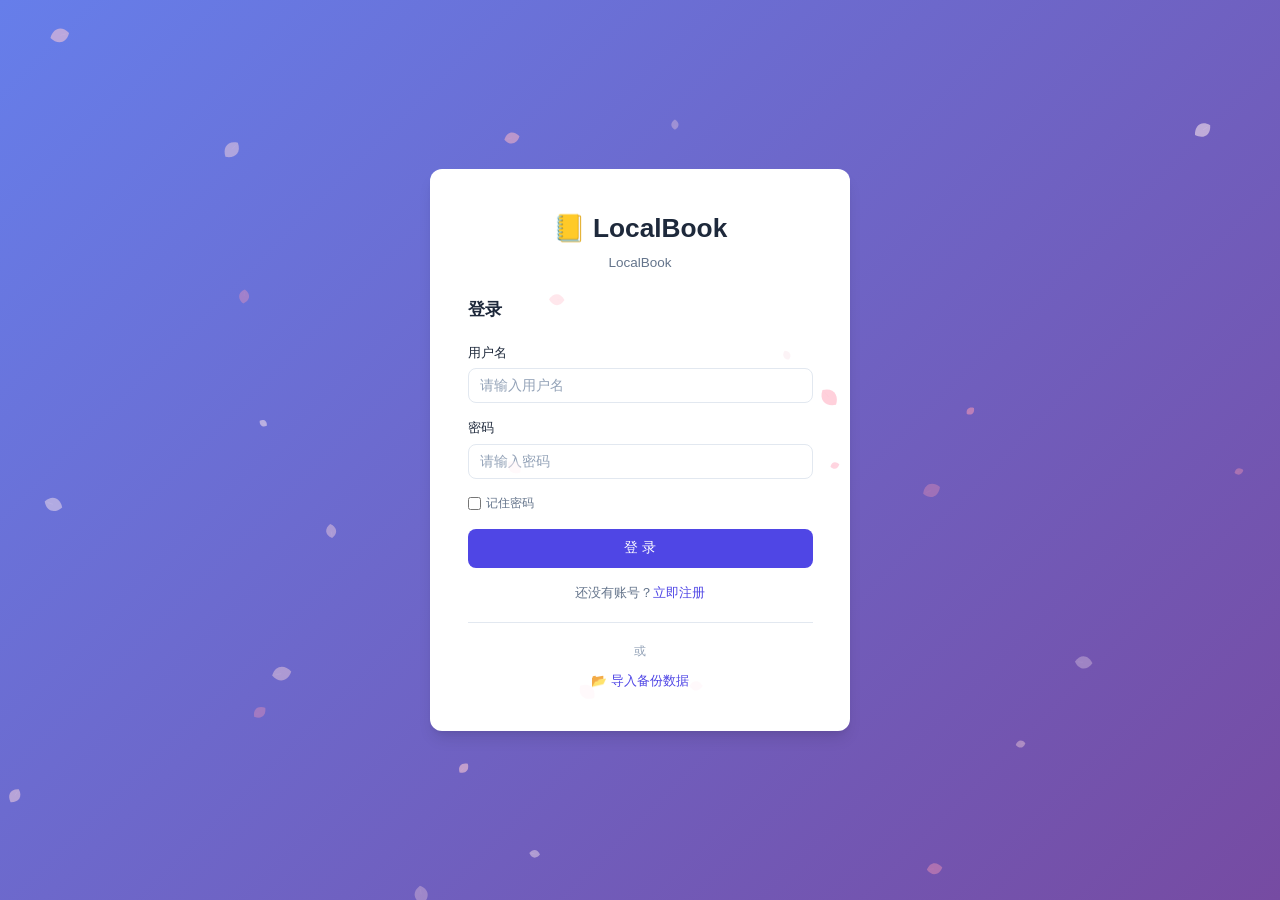
==== index.html @ b14aa307 "Initial commit" ====
<!DOCTYPE html>
<html lang="zh-CN">
<head>
  <meta charset="UTF-8">
  <meta name="viewport" content="width=device-width, initial-scale=1.0">
  <title>LocalBook</title>
  <link rel="manifest" href="manifest.json">
  <link rel="icon" href="icon.svg" type="image/svg+xml">
  <link rel="apple-touch-icon" href="icon.svg">
  <meta name="apple-mobile-web-app-capable" content="yes">
  <meta name="apple-mobile-web-app-status-bar-style" content="default">
  <meta name="theme-color" content="#4f46e5">
  <link rel="stylesheet" href="css/style.css">
</head>
<body>
  <!-- ========== 登录/注册页面 ========== -->
  <div id="authPage" class="page">
    <div class="auth-container">
      <div class="auth-header">
        <h1>📒 LocalBook</h1>
        <p class="auth-subtitle">LocalBook</p>
      </div>

      <!-- 登录表单 -->
      <form id="loginForm" class="auth-form active-form">
        <h2>登录</h2>
        <div class="form-group">
          <label for="loginUsername">用户名</label>
          <input type="text" id="loginUsername" placeholder="请输入用户名" required autocomplete="username">
        </div>
        <div class="form-group">
          <label for="loginPassword">密码</label>
          <input type="password" id="loginPassword" placeholder="请输入密码" required autocomplete="current-password">
        </div>
        <label class="remember-me">
          <input type="checkbox" id="rememberMe"> 记住密码
        </label>
        <button type="submit" class="btn btn-primary">登 录</button>
        <p class="auth-switch">
          还没有账号？<a href="#" id="showRegister">立即注册</a>
        </p>
      </form>

      <!-- 注册表单 -->
      <form id="registerForm" class="auth-form">
        <h2>注册</h2>
        <div class="form-group">
          <label for="regUsername">用户名</label>
          <input type="text" id="regUsername" placeholder="请输入用户名" required autocomplete="username">
        </div>
        <div class="form-group">
          <label for="regPassword">登录密码</label>
          <input type="password" id="regPassword" placeholder="用于登录" required autocomplete="new-password">
        </div>
        <div class="form-group">
          <label for="regToken">加密令牌（Token）</label>
          <input type="password" id="regToken" placeholder="用于加密/解密密码，请妥善保管" required>
          <small class="form-hint">令牌用于加密存储的密码，解密时需输入相同的令牌</small>
        </div>
        <div class="form-group">
          <label for="regConfirmToken">确认令牌</label>
          <input type="password" id="regConfirmToken" placeholder="再次输入令牌" required>
        </div>
        <button type="submit" class="btn btn-primary">注 册</button>
        <p class="auth-switch">
          已有账号？<a href="#" id="showLogin">返回登录</a>
        </p>
      </form>

      <!-- 导入备份 -->
      <input type="file" id="authImportFileInput" accept=".json" style="display:none">
      <div class="auth-import">
        <span class="auth-import-sep">或</span>
        <button id="authImportBtn" class="btn btn-ghost" type="button">📂 导入备份数据</button>
      </div>
    </div>
  </div>

  <!-- ========== 密码管理页面 ========== -->
  <div id="managePage" class="page">
    <header class="manage-header">
      <div class="header-left">
        <h1>📒 LocalBook</h1>
        <span class="header-divider">|</span>
        <span class="header-user" id="displayUser"></span>
        <span class="header-divider">|</span>
        <span class="version-badge" id="versionBadge"></span>
        <span class="header-divider">|</span>
        <button id="exportBtn" class="btn btn-ghost">导出</button>
      </div>
      <div class="header-right">
        <span class="header-clock" id="headerClock"></span>
        <button id="logoutBtn" class="btn btn-outline">退出登录</button>
      </div>
    </header>

    <main class="manage-main">
      <div class="manage-toolbar">
        <div class="toolbar-left">
          <div class="tab-bar">
            <button class="tab" data-tab="memos">备忘录</button>
            <button class="tab" data-tab="stickies">便签</button>
            <button class="tab" data-tab="contacts">联系人</button>
            <button class="tab active" data-tab="passwords">密码管理</button>
          </div>
        </div>
        <div class="toolbar-actions">
          <button id="addBtn" class="btn btn-primary" style="width:auto;">+ 新增密码</button>
          <button id="addStickyBtn" class="btn btn-primary" style="width:auto;display:none;">+ 新增便签</button>
        </div>
      </div>

      <!-- 密码视图 -->
      <div id="passwordsView">
        <!-- 空状态 -->
        <div id="emptyState" class="empty-state">
          <div class="empty-icon">📋</div>
          <p>暂无保存的密码</p>
          <p class="empty-hint">点击上方「新增密码」开始添加</p>
        </div>

        <!-- 密码表格 -->
        <div id="tableWrapper" class="table-wrapper" style="display:none;">
          <table id="passwordTable">
            <thead>
              <tr>
                <th>名称</th>
                <th>地址</th>
                <th>用户名</th>
                <th>操作</th>
              </tr>
            </thead>
            <tbody id="passwordList"></tbody>
          </table>
        </div>
      </div>

      <!-- 备忘录视图 -->
      <div id="memosView" class="memos-view" style="display:none;">
        <div class="calendar-header">
          <button id="prevMonth" class="btn btn-outline cal-nav">&lt;</button>
          <span id="calendarTitle" class="calendar-title"></span>
          <button id="nextMonth" class="btn btn-outline cal-nav">&gt;</button>
        </div>
        <table class="calendar-table">
          <thead>
            <tr>
              <th>日</th><th>一</th><th>二</th><th>三</th>
              <th>四</th><th>五</th><th>六</th>
            </tr>
          </thead>
          <tbody id="calendarBody"></tbody>
        </table>
      </div>

      <!-- 便签视图 -->
      <div id="stickiesView" class="stickies-view" style="display:none;">
        <div id="stickyEmpty" class="empty-state">
          <div class="empty-icon">📝</div>
          <p>暂无便签</p>
          <p class="empty-hint">点击上方「新增便签」开始添加</p>
        </div>
        <div id="stickyList" class="sticky-list"></div>
      </div>

      <!-- 联系人视图 -->
      <div id="contactsView" class="contacts-view" style="display:none;">
        <div class="contacts-toolbar">
          <input type="text" id="contactSearch" class="search-input" placeholder="搜索联系人...">
          <button id="addContactBtn" class="btn btn-primary" style="width:auto;">+ 新增联系人</button>
        </div>
        <div id="contactEmpty" class="empty-state">
          <div class="empty-icon">👤</div>
          <p>暂无联系人</p>
          <p class="empty-hint">点击上方「新增联系人」开始添加</p>
        </div>
        <div id="contactList" class="contact-list"></div>
      </div>

      <div class="manage-footer">
        本工具运行数据在浏览器缓存中，修改数据后请及时导出数据到本地。恢复数据请在登陆时导入备份的数据。
      </div>
    </main>
  </div>

  <!-- ========== 新增密码模态框 ========== -->
  <div id="addModal" class="modal-overlay" style="display:none;">
    <div class="modal">
      <div class="modal-header">
        <h3 id="addModalTitle">新增密码</h3>
        <button class="modal-close" id="closeAddModal">&times;</button>
      </div>
      <form id="addPasswordForm">
        <input type="hidden" id="addEntryId">
        <div class="form-group">
          <label for="addName">名称</label>
          <input type="text" id="addName" placeholder="例如：GitHub" required>
        </div>
        <div class="form-group">
          <label for="addAddress">地址</label>
          <input type="text" id="addAddress" placeholder="例如：github.com" required>
        </div>
        <div class="form-group">
          <label for="addUsername">用户名</label>
          <input type="text" id="addUsername" placeholder="登录用户名 / 邮箱" required>
        </div>
        <div class="form-group">
          <label for="addPassword">密码</label>
          <input type="password" id="addPassword" placeholder="要保存的密码" required>
        </div>
        <div class="form-group">
          <label for="addToken">加密令牌（Token）</label>
          <input type="password" id="addToken" placeholder="注册时设置的加密令牌" required>
        </div>
        <div class="form-actions">
          <button type="button" class="btn btn-outline" id="cancelAdd">取消</button>
          <button type="submit" class="btn btn-primary">保存</button>
        </div>
      </form>
    </div>
  </div>

  <!-- ========== 解密模态框 ========== -->
  <div id="decryptModal" class="modal-overlay" style="display:none;">
    <div class="modal">
      <div class="modal-header">
        <h3>解密密码</h3>
        <button class="modal-close" id="closeDecryptModal">&times;</button>
      </div>
      <div id="decryptInfo" class="decrypt-info">
        <div class="info-row"><span class="info-label">名称：</span><span id="decryptName"></span></div>
        <div class="info-row"><span class="info-label">地址：</span><span id="decryptAddress"></span></div>
        <div class="info-row"><span class="info-label">用户名：</span><span id="decryptUser"></span></div>
      </div>
      <form id="decryptForm">
        <div class="form-group">
          <label for="decryptToken">请输入加密令牌（Token）</label>
          <input type="password" id="decryptToken" placeholder="注册时设置的加密令牌" required>
        </div>
        <button type="submit" class="btn btn-primary" id="decryptSubmit">验证并解密</button>
      </form>
      <div id="decryptResult" class="decrypt-result" style="display:none;">
        <div class="result-label">解密后的密码：</div>
        <div class="result-password" id="decryptedPassword"></div>
        <button class="btn btn-outline" id="hidePasswordBtn">隐藏</button>
      </div>
      <div id="decryptError" class="decrypt-error" style="display:none;"></div>
    </div>
  </div>

  <!-- ========== 备忘录编辑模态框 ========== -->
  <div id="memoModal" class="modal-overlay" style="display:none;">
    <div class="modal">
      <div class="modal-header">
        <h3 id="memoModalTitle">编辑备忘录</h3>
        <button class="modal-close" id="closeMemoModal">&times;</button>
      </div>
      <div style="margin-bottom:0.5rem;font-size:0.85rem;color:var(--text-secondary);" id="memoDateLabel"></div>
      <textarea id="memoContent" class="memo-textarea" rows="8" placeholder="记录今日事项..."></textarea>
      <div class="form-actions" style="margin-top:1rem;">
        <button class="btn btn-outline" id="cancelMemo">取消</button>
        <button class="btn btn-primary" id="saveMemoBtn">保存</button>
      </div>
    </div>
  </div>

  <!-- ========== 便签编辑模态框 ========== -->
  <div id="stickyModal" class="modal-overlay" style="display:none;">
    <div class="modal">
      <div class="modal-header">
        <h3 id="stickyModalTitle">新增便签</h3>
        <button class="modal-close" id="closeStickyModal">&times;</button>
      </div>
      <form id="stickyForm">
        <input type="hidden" id="stickyId">
        <div class="form-group">
          <label for="stickyTitle">标题</label>
          <input type="text" id="stickyTitle" placeholder="便签标题（可选）">
        </div>
        <div class="form-group">
          <label for="stickyContent">内容</label>
          <textarea id="stickyContent" class="memo-textarea" rows="6" placeholder="写点什么..." required></textarea>
        </div>
        <div class="form-group">
          <label>颜色</label>
          <div class="sticky-color-picker" id="stickyColorPicker">
            <label class="sticky-color-opt">
              <input type="radio" name="stickyColor" value="#fff9c4" checked>
              <span class="sticky-color-swatch" style="background:#fff9c4;"></span>
            </label>
            <label class="sticky-color-opt">
              <input type="radio" name="stickyColor" value="#c8e6c9">
              <span class="sticky-color-swatch" style="background:#c8e6c9;"></span>
            </label>
            <label class="sticky-color-opt">
              <input type="radio" name="stickyColor" value="#bbdefb">
              <span class="sticky-color-swatch" style="background:#bbdefb;"></span>
            </label>
            <label class="sticky-color-opt">
              <input type="radio" name="stickyColor" value="#f8bbd0">
              <span class="sticky-color-swatch" style="background:#f8bbd0;"></span>
            </label>
            <label class="sticky-color-opt">
              <input type="radio" name="stickyColor" value="#e1bee7">
              <span class="sticky-color-swatch" style="background:#e1bee7;"></span>
            </label>
            <label class="sticky-color-opt">
              <input type="radio" name="stickyColor" value="#ffe0b2">
              <span class="sticky-color-swatch" style="background:#ffe0b2;"></span>
            </label>
            <label class="sticky-color-opt">
              <input type="radio" name="stickyColor" value="#b2dfdb">
              <span class="sticky-color-swatch" style="background:#b2dfdb;"></span>
            </label>
          </div>
        </div>
        <div class="form-actions">
          <button type="button" class="btn btn-outline" id="cancelSticky">取消</button>
          <button type="submit" class="btn btn-primary">保存</button>
        </div>
      </form>
    </div>
  </div>

  <!-- ========== 联系人编辑模态框 ========== -->
  <div id="contactModal" class="modal-overlay" style="display:none;">
    <div class="modal">
      <div class="modal-header">
        <h3 id="contactModalTitle">新增联系人</h3>
        <button class="modal-close" id="closeContactModal">&times;</button>
      </div>
      <form id="contactForm">
        <input type="hidden" id="contactId">
        <div style="display:flex;gap:0.75rem;flex-wrap:wrap;">
          <div class="form-group" style="flex:1;min-width:120px;">
            <label for="contactName">姓名</label>
            <input type="text" id="contactName" placeholder="姓名" required>
          </div>
          <div class="form-group" style="flex:1;min-width:120px;">
            <label for="contactNickname">昵称</label>
            <input type="text" id="contactNickname" placeholder="昵称">
          </div>
        </div>
        <div style="display:flex;gap:0.75rem;flex-wrap:wrap;">
          <div class="form-group" style="flex:1;min-width:120px;">
            <label for="contactPhone">手机</label>
            <input type="tel" id="contactPhone" placeholder="手机号码">
          </div>
          <div class="form-group" style="flex:1;min-width:120px;">
            <label for="contactLandline">座机</label>
            <input type="tel" id="contactLandline" placeholder="座机号码">
          </div>
        </div>
        <div style="display:flex;gap:0.75rem;flex-wrap:wrap;">
          <div class="form-group" style="flex:1;min-width:160px;">
            <label for="contactEmail">邮箱</label>
            <input type="email" id="contactEmail" placeholder="邮箱地址">
          </div>
          <div class="form-group" style="width:80px;">
            <label for="contactAge">年龄</label>
            <input type="number" id="contactAge" placeholder="年龄" min="0" max="200" style="width:100%;">
          </div>
          <div class="form-group" style="width:90px;">
            <label for="contactGender">性别</label>
            <select id="contactGender" style="width:100%;">
              <option value="">--</option>
              <option value="男">男</option>
              <option value="女">女</option>
            </select>
          </div>
        </div>
        <div class="form-group">
          <label for="contactAddress">地址</label>
          <input type="text" id="contactAddress" placeholder="地址">
        </div>
        <div class="form-group">
          <label for="contactNote">备注</label>
          <textarea id="contactNote" class="memo-textarea" rows="3" placeholder="备注信息"></textarea>
        </div>
        <div class="form-actions">
          <button type="button" class="btn btn-outline" id="cancelContact">取消</button>
          <button type="submit" class="btn btn-primary" id="saveContactBtn">保存</button>
        </div>
      </form>
    </div>
  </div>

  <canvas id="sakuraCanvas"></canvas>
  <script src="js/lib/lunar.min.js"></script>
  <script src="js/app.js"></script>
  <script>
    if ('serviceWorker' in navigator) {
      navigator.serviceWorker.register('sw.js');
    }
  </script>
</body>
</html>
---- css/style.css ----
/* ========== Reset & Base ========== */
*, *::before, *::after {
  margin: 0;
  padding: 0;
  box-sizing: border-box;
}

:root {
  --primary: #4f46e5;
  --primary-hover: #4338ca;
  --primary-light: #eef2ff;
  --danger: #ef4444;
  --danger-hover: #dc2626;
  --success: #10b981;
  --text: #1e293b;
  --text-secondary: #64748b;
  --text-tertiary: #94a3b8;
  --bg: #f8fafc;
  --card-bg: #ffffff;
  --border: #e2e8f0;
  --border-hover: #cbd5e1;
  --shadow: 0 1px 3px rgba(0, 0, 0, 0.1), 0 1px 2px rgba(0, 0, 0, 0.06);
  --shadow-lg: 0 10px 15px -3px rgba(0, 0, 0, 0.1), 0 4px 6px -4px rgba(0, 0, 0, 0.1);
  --radius: 8px;
  --radius-lg: 12px;
}

html {
  font-size: 15px;
}

body {
  font-family: -apple-system, BlinkMacSystemFont, 'Segoe UI', Roboto, 'Helvetica Neue', Arial, sans-serif;
  background: var(--bg);
  color: var(--text);
  min-height: 100vh;
  min-height: -webkit-fill-available;
  line-height: 1.6;
  -webkit-tap-highlight-color: transparent;
}

/* ========== Page System ========== */
.page {
  display: none;
  min-height: 100vh;
}

.page.active {
  display: block;
}

/* ========== Auth Page ========== */
#authPage.active {
  display: flex;
  align-items: center;
  justify-content: center;
  background: linear-gradient(135deg, #667eea 0%, #764ba2 100%);
  min-height: 100vh;
}

.auth-container {
  background: var(--card-bg);
  border-radius: var(--radius-lg);
  box-shadow: var(--shadow-lg);
  padding: 2.5rem;
  width: 100%;
  max-width: 420px;
  margin: 1rem;
}

.auth-header {
  text-align: center;
  margin-bottom: 1.5rem;
}

.auth-header h1 {
  font-size: 1.75rem;
  color: var(--text);
}

.auth-subtitle {
  color: var(--text-secondary);
  font-size: 0.9rem;
  margin-top: 0.25rem;
}

.auth-form {
  display: none;
}

.auth-form.active-form {
  display: block;
}

.auth-form h2 {
  font-size: 1.15rem;
  margin-bottom: 1.25rem;
  color: var(--text);
}

/* ========== Form ========== */
.form-group {
  margin-bottom: 1rem;
}

.form-group label {
  display: block;
  font-size: 0.85rem;
  font-weight: 500;
  color: var(--text);
  margin-bottom: 0.35rem;
}

.form-group input {
  width: 100%;
  padding: 0.6rem 0.75rem;
  border: 1px solid var(--border);
  border-radius: var(--radius);
  font-size: 0.9rem;
  color: var(--text);
  background: var(--card-bg);
  transition: border-color 0.2s, box-shadow 0.2s;
  outline: none;
}

.form-group input:focus {
  border-color: var(--primary);
  box-shadow: 0 0 0 3px rgba(79, 70, 229, 0.15);
}

.form-group input::placeholder {
  color: #94a3b8;
}

.form-group input:disabled {
  background: var(--bg);
  color: var(--text-tertiary);
  cursor: not-allowed;
}

.form-hint {
  display: block;
  font-size: 0.78rem;
  color: var(--text-secondary);
  margin-top: 0.3rem;
}

/* ========== Buttons ========== */
.btn {
  display: inline-flex;
  align-items: center;
  justify-content: center;
  padding: 0.6rem 1.25rem;
  border: 1px solid transparent;
  border-radius: var(--radius);
  font-size: 0.9rem;
  font-weight: 500;
  cursor: pointer;
  transition: all 0.2s;
  outline: none;
  line-height: 1.4;
}

.btn-primary {
  background: var(--primary);
  color: white;
  width: 100%;
}

.btn-primary:hover {
  background: var(--primary-hover);
}

.btn-outline {
  background: transparent;
  color: var(--text-secondary);
  border-color: var(--border);
}

.btn-outline:hover {
  border-color: var(--border-hover);
  background: var(--bg);
  color: var(--text);
}

.btn-danger {
  color: var(--danger);
  background: transparent;
  border-color: transparent;
  padding: 0.4rem 0.6rem;
  font-size: 0.82rem;
}

.btn-danger:hover {
  background: #fef2f2;
  border-color: #fecaca;
}

.form-actions {
  display: flex;
  gap: 0.75rem;
  margin-top: 1.25rem;
}

.form-actions .btn {
  flex: 1;
}

/* ========== Remember Me ========== */
.remember-me {
  display: flex;
  align-items: center;
  gap: 0.35rem;
  font-size: 0.82rem;
  color: var(--text-secondary);
  margin-bottom: 1rem;
  cursor: pointer;
}
.remember-me input[type="checkbox"] {
  accent-color: var(--primary);
}

/* ========== Auth Switch ========== */
.auth-switch {
  text-align: center;
  margin-top: 1rem;
  font-size: 0.85rem;
  color: var(--text-secondary);
}

.auth-switch a {
  color: var(--primary);
  text-decoration: none;
  font-weight: 500;
}

.auth-switch a:hover {
  text-decoration: underline;
}

/* ========== Auth Import ========== */
.auth-import {
  text-align: center;
  margin-top: 1.25rem;
  padding-top: 1.25rem;
  border-top: 1px solid var(--border);
}

.auth-import-sep {
  display: block;
  font-size: 0.78rem;
  color: var(--text-tertiary);
  margin-bottom: 0.5rem;
}

.auth-import .btn-ghost {
  font-size: 0.85rem;
  color: var(--primary);
  cursor: pointer;
  background: none;
  border: none;
  font-family: inherit;
  padding: 0.15rem 0.5rem;
  transition: opacity 0.15s;
}

.auth-import .btn-ghost:hover {
  opacity: 0.75;
}

/* ========== Manage Page ========== */
.manage-header {
  display: flex;
  align-items: center;
  justify-content: space-between;
  padding: 1rem 2rem;
  background: var(--card-bg);
  border-bottom: 1px solid var(--border);
  box-shadow: var(--shadow);
}

.header-left {
  display: flex;
  align-items: center;
  gap: 0.5rem;
}

.header-left h1 {
  font-size: 1.2rem;
}

.header-divider {
  color: var(--border);
  font-size: 1.2rem;
}

.header-user {
  color: var(--text-secondary);
  font-size: 0.9rem;
}

.version-badge {
  color: var(--text-secondary);
  font-size: 0.75rem;
}

.btn-ghost {
  background: none;
  border: none;
  color: var(--text-secondary);
  font-size: 0.78rem;
  cursor: pointer;
  padding: 0 0.2rem;
  font-family: inherit;
  line-height: inherit;
}
.btn-ghost:hover {
  color: var(--text);
}

.manage-header .btn-outline {
  width: auto;
  font-size: 0.82rem;
  padding: 0.4rem 0.9rem;
}

.header-right {
  display: flex;
  align-items: center;
  gap: 1rem;
}

.header-clock {
  font-size: 0.82rem;
  color: var(--text-secondary);
  white-space: nowrap;
  font-variant-numeric: tabular-nums;
}

.manage-main {
  max-width: 960px;
  margin: 0 auto;
  padding: 2rem;
}

.manage-toolbar {
  display: flex;
  align-items: center;
  justify-content: space-between;
  margin-bottom: 1.5rem;
}

.manage-toolbar h2 {
  font-size: 1.15rem;
}

.manage-toolbar .btn {
  width: auto;
}

/* ========== Empty State ========== */
.empty-state {
  text-align: center;
  padding: 3rem 1rem;
  color: var(--text-secondary);
}

.empty-icon {
  font-size: 3rem;
  margin-bottom: 0.75rem;
}

.empty-state p {
  font-size: 1rem;
}

.empty-hint {
  font-size: 0.85rem;
  margin-top: 0.35rem;
  opacity: 0.7;
}

/* ========== Table ========== */
.table-wrapper {
  overflow-x: auto;
  background: var(--card-bg);
  border-radius: var(--radius-lg);
  box-shadow: var(--shadow);
  border: 1px solid var(--border);
}

table {
  width: 100%;
  border-collapse: collapse;
}

thead {
  background: var(--bg);
}

th {
  padding: 0.75rem 1rem;
  text-align: left;
  font-size: 0.82rem;
  font-weight: 600;
  color: var(--text-secondary);
  text-transform: uppercase;
  letter-spacing: 0.03em;
  border-bottom: 1px solid var(--border);
}

td {
  padding: 0.75rem 1rem;
  font-size: 0.9rem;
  border-bottom: 1px solid var(--border);
  vertical-align: middle;
}

tr:last-child td {
  border-bottom: none;
}

tr:hover td {
  background: #f8faff;
}

td .btn {
  width: auto;
  margin-right: 0.35rem;
}

/* ========== Modal ========== */
.modal-overlay {
  position: fixed;
  top: 0;
  left: 0;
  right: 0;
  bottom: 0;
  background: rgba(0, 0, 0, 0.5);
  display: flex;
  align-items: center;
  justify-content: center;
  z-index: 1000;
  padding: 1rem;
  animation: fadeIn 0.2s ease;
}

.modal {
  background: var(--card-bg);
  border-radius: var(--radius-lg);
  box-shadow: var(--shadow-lg);
  width: 100%;
  max-width: 460px;
  padding: 1.75rem;
  animation: slideUp 0.2s ease;
}

.modal-header {
  display: flex;
  align-items: center;
  justify-content: space-between;
  margin-bottom: 1.25rem;
}

.modal-header h3 {
  font-size: 1.1rem;
}

.modal-close {
  background: none;
  border: none;
  font-size: 1.5rem;
  cursor: pointer;
  color: var(--text-secondary);
  padding: 0.15rem 0.4rem;
  border-radius: 4px;
  line-height: 1;
  transition: all 0.15s;
}

.modal-close:hover {
  background: var(--bg);
  color: var(--text);
}

/* ========== Decrypt ========== */
.decrypt-info {
  background: var(--primary-light);
  border-radius: var(--radius);
  padding: 0.75rem 1rem;
  margin-bottom: 1.25rem;
}

.info-row {
  font-size: 0.88rem;
  margin-bottom: 0.25rem;
}

.info-row:last-child {
  margin-bottom: 0;
}

.info-label {
  color: var(--text-secondary);
  font-weight: 500;
}

.decrypt-result {
  margin-top: 1rem;
  padding: 0.75rem 1rem;
  background: #f0fdf4;
  border: 1px solid #bbf7d0;
  border-radius: var(--radius);
  text-align: center;
}

.result-label {
  font-size: 0.82rem;
  color: var(--text-secondary);
  margin-bottom: 0.25rem;
}

.result-password {
  font-size: 1.3rem;
  font-weight: 700;
  color: var(--text);
  font-family: 'SFMono-Regular', Consolas, 'Liberation Mono', Menlo, monospace;
  word-break: break-all;
  padding: 0.5rem 0;
}

.decrypt-result .btn {
  margin-top: 0.5rem;
  width: auto;
  display: inline-block;
}

.decrypt-error {
  margin-top: 0.75rem;
  padding: 0.6rem 0.9rem;
  background: #fef2f2;
  border: 1px solid #fecaca;
  border-radius: var(--radius);
  color: var(--danger);
  font-size: 0.85rem;
}

/* ========== Toast ========== */
.toast {
  position: fixed;
  top: 1.25rem;
  right: 1.25rem;
  padding: 0.7rem 1.1rem;
  border-radius: var(--radius);
  color: white;
  font-size: 0.88rem;
  font-weight: 500;
  z-index: 2000;
  box-shadow: var(--shadow-lg);
  animation: slideInRight 0.3s ease;
}

.toast-success {
  background: var(--success);
}

.toast-error {
  background: var(--danger);
}

/* ========== Animations ========== */
@keyframes fadeIn {
  from { opacity: 0; }
  to { opacity: 1; }
}

@keyframes slideUp {
  from { opacity: 0; transform: translateY(20px); }
  to { opacity: 1; transform: translateY(0); }
}

/* ========== Toolbar ========== */
.manage-toolbar {
  display: flex;
  align-items: center;
  justify-content: space-between;
  flex-wrap: wrap;
  gap: 0.5rem;
}

.toolbar-left {
  display: flex;
  align-items: center;
  gap: 0.75rem;
}

.toolbar-actions {
  display: flex;
  gap: 0.5rem;
  align-items: center;
}

.toolbar-actions .btn-outline {
  padding: 0.4rem 0.8rem;
}

/* ========== Tab Bar ========== */
.tab-bar {
  display: flex;
  gap: 0;
  border: 1px solid var(--border);
  border-radius: 6px;
  overflow: hidden;
}

.tab {
  padding: 0.45rem 1rem;
  border: none;
  background: var(--bg);
  cursor: pointer;
  font-size: 0.85rem;
  color: var(--text-secondary);
  transition: all 0.15s;
  font-family: inherit;
}

.tab:not(:last-child) {
  border-right: 1px solid var(--border);
}

.tab.active {
  background: var(--card-bg);
  color: var(--primary);
  font-weight: 600;
  box-shadow: inset 0 -2px 0 var(--primary);
}

.tab:hover:not(.active) {
  background: var(--primary-light);
  color: var(--text);
}

/* ========== Calendar ========== */
.memos-view {
  padding: 1rem 0;
}

.calendar-header {
  display: flex;
  align-items: center;
  justify-content: center;
  gap: 1rem;
  margin-bottom: 1rem;
}

.calendar-title {
  font-size: 1.05rem;
  font-weight: 600;
  min-width: 130px;
  text-align: center;
}

.cal-nav {
  width: auto !important;
  padding: 0.35rem 0.7rem !important;
  font-size: 0.9rem !important;
}

.calendar-table {
  width: 100%;
  border-collapse: collapse;
  background: var(--card-bg);
  border-radius: var(--radius-lg);
  overflow: hidden;
  box-shadow: var(--shadow);
  border: 1px solid var(--border);
}

.calendar-table th {
  padding: 0.6rem 0.3rem;
  font-size: 0.8rem;
  font-weight: 600;
  color: var(--text-secondary);
  text-align: center;
  border-bottom: 1px solid var(--border);
}

.calendar-table td {
  border: 1px solid var(--border);
  padding: 0;
  text-align: center;
  width: 14.28%;
}

.cal-day {
  cursor: pointer;
  height: 58px;
  vertical-align: top;
  padding: 4px;
  transition: background 0.15s;
}

.cal-day:hover {
  background: var(--primary-light);
}

.cal-day.today .cal-day-num {
  background: var(--primary);
  color: #fff;
  border-radius: 50%;
  width: 26px;
  height: 26px;
  display: inline-flex;
  align-items: center;
  justify-content: center;
}

.cal-day-num {
  font-size: 0.85rem;
  font-weight: 500;
  display: inline-block;
  line-height: 26px;
}

.cal-day-lunar {
  display: block;
  font-size: 0.6rem;
  color: var(--text-secondary);
  opacity: 0.7;
  line-height: 1.2;
  margin-top: 1px;
}

.cal-dot {
  display: block;
  width: 5px;
  height: 5px;
  background: var(--primary);
  border-radius: 50%;
  margin: 2px auto 0;
}

.cal-empty {
  border: none !important;
  background: transparent !important;
}

/* ========== Memo Editor ========== */
.memo-textarea {
  width: 100%;
  padding: 0.75rem;
  border: 1px solid var(--border);
  border-radius: var(--radius);
  font-size: 0.9rem;
  font-family: inherit;
  line-height: 1.6;
  resize: vertical;
  min-height: 150px;
  outline: none;
  transition: border-color 0.2s, box-shadow 0.2s;
}

.memo-textarea:focus {
  border-color: var(--primary);
  box-shadow: 0 0 0 3px rgba(79, 70, 229, 0.15);
}

@keyframes slideInRight {
  from { opacity: 0; transform: translateX(40px); }
  to { opacity: 1; transform: translateX(0); }
}

/* ========== Stickies ========== */
.stickies-view {
  animation: fadeIn 0.25s ease;
}

.sticky-list {
  display: grid;
  grid-template-columns: repeat(auto-fill, minmax(220px, 1fr));
  gap: 1rem;
}

.sticky-card {
  border-radius: var(--radius-lg);
  padding: 1rem 1.1rem;
  box-shadow: var(--shadow);
  transition: box-shadow 0.2s, transform 0.15s;
  position: relative;
  cursor: default;
  min-height: 120px;
  display: flex;
  flex-direction: column;
}
.sticky-card:hover {
  box-shadow: 0 4px 16px rgba(0,0,0,0.12);
  transform: translateY(-2px);
}

.sticky-card-title {
  font-size: 0.95rem;
  font-weight: 600;
  color: var(--text);
  margin-bottom: 0.4rem;
  word-break: break-word;
}

.sticky-card-content {
  font-size: 0.85rem;
  color: var(--text);
  line-height: 1.6;
  word-break: break-word;
  flex: 1;
  white-space: pre-wrap;
}

.sticky-card-footer {
  display: flex;
  justify-content: space-between;
  align-items: center;
  margin-top: 0.75rem;
  padding-top: 0.5rem;
  border-top: 1px solid rgba(0,0,0,0.06);
}

.sticky-card-date {
  font-size: 0.7rem;
  color: var(--text-tertiary);
}

.sticky-card-actions {
  display: flex;
  gap: 0.25rem;
}

.sticky-card-actions .btn {
  width: auto;
  font-size: 0.72rem;
  padding: 0.15rem 0.45rem;
  border-radius: var(--radius);
  background: rgba(255,255,255,0.7);
  border: 1px solid rgba(0,0,0,0.08);
  color: var(--text-secondary);
}
.sticky-card-actions .btn:hover {
  background: rgba(255,255,255,0.95);
  color: var(--text);
}

.sticky-card-actions .btn-sticky-del {
  color: var(--danger);
}
.sticky-card-actions .btn-sticky-del:hover {
  background: #fef2f2;
  border-color: #fecaca;
}

/* Color picker */
.sticky-color-picker {
  display: flex;
  flex-wrap: wrap;
  gap: 0.5rem;
}

.sticky-color-opt {
  display: inline-flex;
  align-items: center;
  cursor: pointer;
}

.sticky-color-opt input {
  display: none;
}

.sticky-color-swatch {
  display: inline-block;
  width: 32px;
  height: 32px;
  border-radius: 50%;
  border: 2px solid transparent;
  transition: all 0.15s;
  cursor: pointer;
}

.sticky-color-opt input:checked + .sticky-color-swatch {
  border-color: var(--text);
  box-shadow: 0 0 0 2px #fff, 0 0 0 4px var(--text);
}

.sticky-color-swatch:hover {
  transform: scale(1.12);
}

/* ========== Contacts ========== */
.contacts-view {
  animation: fadeIn 0.25s ease;
}

.contacts-toolbar {
  margin-bottom: 1rem;
  display: flex;
  gap: 0.5rem;
  align-items: center;
  flex-wrap: wrap;
}

.search-input {
  flex: 1;
  min-width: 0;
  padding: 0.5rem 0.75rem;
  border: 1px solid var(--border);
  border-radius: var(--radius);
  font-size: 0.85rem;
  outline: none;
  background: var(--card-bg);
  color: var(--text);
  transition: border-color 0.2s, box-shadow 0.2s;
}

.search-input:focus {
  border-color: var(--primary);
  box-shadow: 0 0 0 3px rgba(79, 70, 229, 0.15);
}

.search-input::placeholder {
  color: var(--text-tertiary);
}

.contact-list {
  display: grid;
  grid-template-columns: repeat(auto-fill, minmax(260px, 1fr));
  gap: 1rem;
}

.contact-card {
  background: var(--card-bg);
  border: 1px solid var(--border);
  border-radius: var(--radius-lg);
  padding: 1rem 1.1rem;
  box-shadow: var(--shadow);
  transition: box-shadow 0.2s;
  cursor: default;
}
.contact-card:hover {
  box-shadow: 0 3px 12px rgba(0,0,0,0.08);
}

.contact-card-header {
  display: flex;
  justify-content: space-between;
  align-items: flex-start;
  margin-bottom: 0.4rem;
}

.contact-card-name {
  font-size: 1rem;
  font-weight: 600;
  color: var(--text);
}
.contact-card-name small {
  font-weight: 400;
  font-size: 0.8rem;
  color: var(--text-secondary);
  margin-left: 0.4rem;
}

.contact-card-gender {
  display: inline-block;
  font-size: 0.7rem;
  padding: 0.1rem 0.45rem;
  border-radius: 999px;
  background: var(--primary-light);
  color: var(--primary);
  margin-left: 0.35rem;
  vertical-align: middle;
}

.contact-card-actions {
  display: flex;
  gap: 0.3rem;
  flex-shrink: 0;
}
.contact-card-actions .btn {
  width: auto;
  font-size: 0.75rem;
  padding: 0.2rem 0.55rem;
  border-radius: var(--radius);
}

.contact-card-body {
  font-size: 0.82rem;
  color: var(--text-secondary);
  line-height: 1.65;
}
.contact-card-body .row {
  display: flex;
  gap: 0.25rem;
}
.contact-card-body .label {
  color: var(--text-tertiary);
  flex-shrink: 0;
  width: 2em;
}

/* ========== Footer ========== */
.manage-footer {
  margin-top: 2.5rem;
  padding-top: 1rem;
  border-top: 1px solid var(--border);
  font-size: 0.78rem;
  color: var(--text);
  text-align: center;
  line-height: 1.5;
}

/* ========== Responsive ========== */
/* ========== PWA standalone mode ========== */
@media all and (display-mode: standalone) {
  .manage-header {
    padding-top: env(safe-area-inset-top, 0.5rem);
    padding-left: env(safe-area-inset-left, 2rem);
    padding-right: env(safe-area-inset-right, 2rem);
  }
  .manage-main {
    padding-bottom: env(safe-area-inset-bottom, 2rem);
  }
  #authPage.active {
    padding-top: env(safe-area-inset-top);
    padding-bottom: env(safe-area-inset-bottom);
  }
}

@media (max-width: 640px) {
  .manage-header {
    padding: 0.75rem 1rem;
  }

  .manage-main {
    padding: 1rem;
  }

  .auth-container {
    padding: 1.5rem;
  }

  th, td {
    padding: 0.5rem 0.6rem;
    font-size: 0.82rem;
  }

  .manage-toolbar {
    flex-direction: column;
    gap: 0.75rem;
    align-items: stretch;
  }

  .manage-toolbar .btn {
    width: 100%;
  }

  .search-input {
    font-size: 0.82rem;
    padding: 0.4rem 0.6rem;
  }
}

/* ========== Sakura Background ========== */
#sakuraCanvas {
  position: fixed;
  top: 0;
  left: 0;
  width: 100vw;
  height: 100vh;
  pointer-events: none;
  z-index: 999;
}
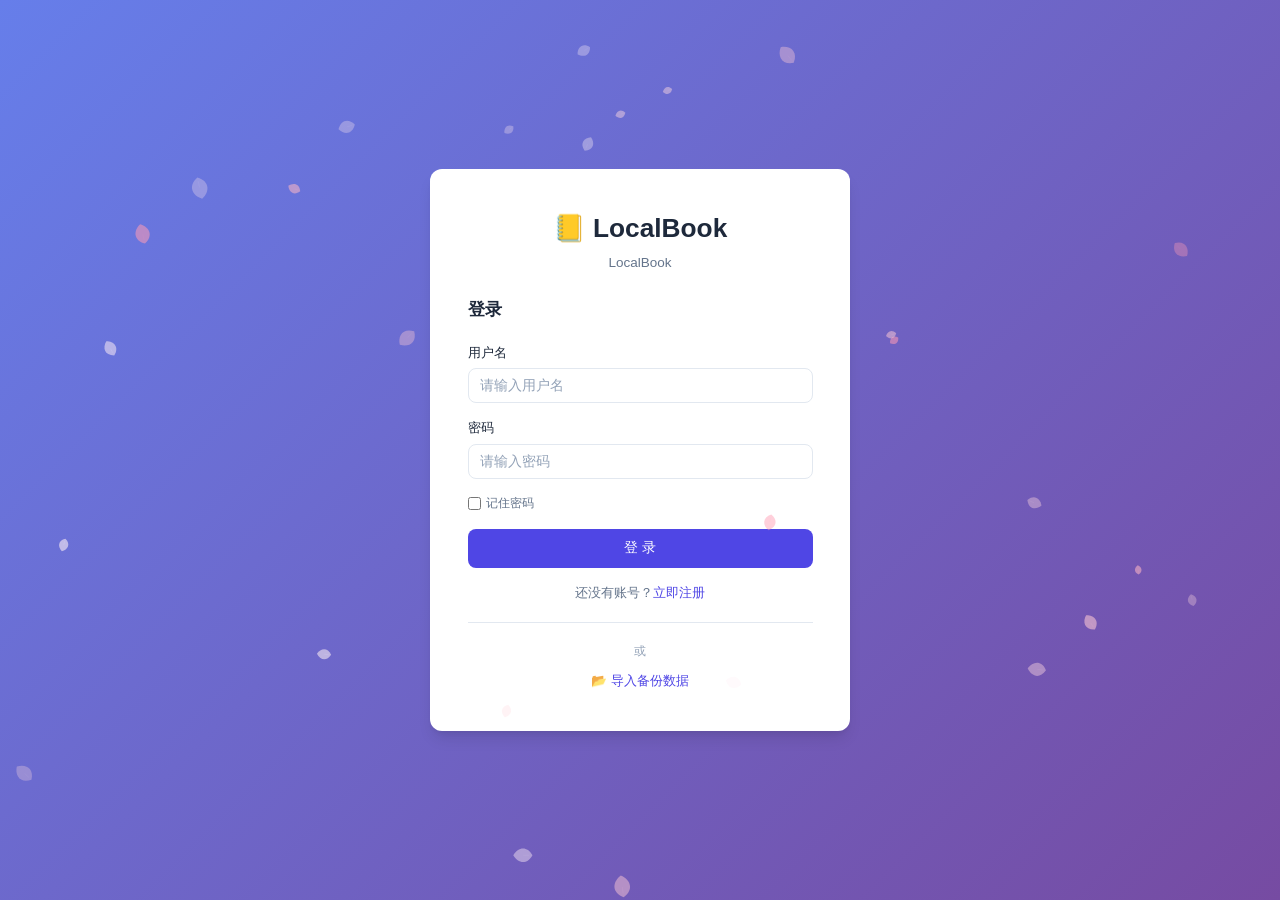
==== commit 74a09268: "修改内容见version.josn" ====
--- a/index.html
+++ b/index.html
@@ -72,9 +72,9 @@
       <div class="auth-import">
         <span class="auth-import-sep">或</span>
         <button id="authImportBtn" class="btn btn-ghost" type="button">📂 导入备份数据</button>
-      </div>
-    </div>
-  </div>
+    </div>
+  </div>
+</div>
 
   <!-- ========== 密码管理页面 ========== -->
   <div id="managePage" class="page">
@@ -95,20 +95,31 @@
     </header>
 
     <main class="manage-main">
-      <div class="manage-toolbar">
-        <div class="toolbar-left">
-          <div class="tab-bar">
-            <button class="tab" data-tab="memos">备忘录</button>
-            <button class="tab" data-tab="stickies">便签</button>
-            <button class="tab" data-tab="contacts">联系人</button>
-            <button class="tab active" data-tab="passwords">密码管理</button>
-          </div>
-        </div>
-        <div class="toolbar-actions">
-          <button id="addBtn" class="btn btn-primary" style="width:auto;">+ 新增密码</button>
-          <button id="addStickyBtn" class="btn btn-primary" style="width:auto;display:none;">+ 新增便签</button>
-        </div>
-      </div>
+      <aside class="sidebar">
+        <nav class="sidebar-nav">
+          <button class="nav-item active" data-tab="memos">
+            <span class="nav-icon">📝</span>
+            <span class="nav-label">备忘录</span>
+          </button>
+          <button class="nav-item" data-tab="stickies">
+            <span class="nav-icon">📌</span>
+            <span class="nav-label">便签</span>
+          </button>
+          <button class="nav-item" data-tab="contacts">
+            <span class="nav-icon">👤</span>
+            <span class="nav-label">联系人</span>
+          </button>
+          <button class="nav-item" data-tab="passwords">
+            <span class="nav-icon">🔒</span>
+            <span class="nav-label">密码管理</span>
+          </button>
+        </nav>
+      </aside>
+      <div class="content-area">
+        <div class="content-actions-bar">
+          <button id="addBtn" class="btn btn-primary" style="display:none;">+ 新增密码</button>
+          <button id="addStickyBtn" class="btn btn-primary" style="display:none;">+ 新增便签</button>
+        </div>
 
       <!-- 密码视图 -->
       <div id="passwordsView">
@@ -151,6 +162,13 @@
           </thead>
           <tbody id="calendarBody"></tbody>
         </table>
+        <div class="today-memo-panel">
+          <div class="today-memo-header">
+            <span class="today-memo-label">今日备忘录</span>
+            <span class="today-memo-date" id="todayMemoDate"></span>
+          </div>
+          <div id="todayMemoContent" class="today-memo-content"></div>
+        </div>
       </div>
 
       <!-- 便签视图 -->
@@ -179,6 +197,7 @@
 
       <div class="manage-footer">
         本工具运行数据在浏览器缓存中，修改数据后请及时导出数据到本地。恢复数据请在登陆时导入备份的数据。
+      </div>
       </div>
     </main>
   </div>
@@ -389,9 +408,7 @@
   <script src="js/lib/lunar.min.js"></script>
   <script src="js/app.js"></script>
   <script>
-    if ('serviceWorker' in navigator) {
-      navigator.serviceWorker.register('sw.js');
-    }
+    try { navigator.serviceWorker?.register('sw.js'); } catch {}
   </script>
 </body>
 </html>
--- a/css/style.css
+++ b/css/style.css
@@ -318,6 +318,7 @@
   color: var(--text);
 }
 
+
 .manage-header .btn-outline {
   width: auto;
   font-size: 0.82rem;
@@ -338,9 +339,87 @@
 }
 
 .manage-main {
-  max-width: 960px;
+  display: flex;
+  gap: 0;
+  min-height: calc(100vh - 60px);
+  max-width: 1100px;
   margin: 0 auto;
-  padding: 2rem;
+}
+
+/* ========== Sidebar ========== */
+.sidebar {
+  width: 180px;
+  flex-shrink: 0;
+  background: var(--card-bg);
+  border-right: 1px solid var(--border);
+  padding: 1rem 0;
+  display: flex;
+  flex-direction: column;
+}
+
+.sidebar-nav {
+  display: flex;
+  flex-direction: column;
+  gap: 0.25rem;
+  padding: 0 0.5rem;
+}
+
+.nav-item {
+  display: flex;
+  align-items: center;
+  gap: 0.6rem;
+  width: 100%;
+  padding: 0.65rem 0.75rem;
+  border: none;
+  background: transparent;
+  border-radius: 6px;
+  cursor: pointer;
+  font-size: 0.9rem;
+  color: var(--text-secondary);
+  font-family: inherit;
+  transition: all 0.15s;
+  text-align: left;
+}
+
+.nav-item:hover {
+  background: var(--primary-light);
+  color: var(--text);
+}
+
+.nav-item.active {
+  background: var(--primary-light);
+  color: var(--primary);
+  font-weight: 600;
+}
+
+.nav-icon {
+  font-size: 1.1rem;
+  flex-shrink: 0;
+  width: 1.5rem;
+  text-align: center;
+}
+
+.nav-label {
+  white-space: nowrap;
+}
+
+/* ========== Content Area ========== */
+.content-area {
+  flex: 1;
+  min-width: 0;
+  padding: 1.5rem 2rem;
+  display: flex;
+  flex-direction: column;
+}
+
+.content-actions-bar {
+  display: flex;
+  gap: 0.5rem;
+  margin-bottom: 1.25rem;
+}
+
+.content-actions-bar .btn {
+  width: auto;
 }
 
 .manage-toolbar {
@@ -745,6 +824,48 @@
   background: transparent !important;
 }
 
+/* ========== Today Memo Panel ========== */
+.today-memo-panel {
+  margin-top: 1rem;
+  background: var(--card-bg);
+  border-radius: var(--radius-lg);
+  box-shadow: var(--shadow);
+  border: 1px solid var(--border);
+  overflow: hidden;
+}
+
+.today-memo-header {
+  display: flex;
+  justify-content: space-between;
+  align-items: center;
+  padding: 0.6rem 1rem;
+  font-size: 0.9rem;
+  font-weight: 600;
+  border-bottom: 1px solid var(--border);
+  background: var(--bg);
+}
+
+.today-memo-date {
+  font-size: 0.78rem;
+  font-weight: 400;
+  color: var(--text-secondary);
+}
+
+.today-memo-content {
+  padding: 0.8rem 1rem;
+  font-size: 0.88rem;
+  line-height: 1.7;
+  color: var(--text);
+  min-height: 2.5rem;
+  white-space: pre-wrap;
+  word-break: break-word;
+}
+
+.today-memo-empty {
+  color: var(--text-tertiary);
+  font-size: 0.82rem;
+}
+
 /* ========== Memo Editor ========== */
 .memo-textarea {
   width: 100%;
@@ -1004,11 +1125,12 @@
 
 /* ========== Footer ========== */
 .manage-footer {
-  margin-top: 2.5rem;
-  padding-top: 1rem;
+  margin-top: auto;
+  padding-top: 1.5rem;
+  padding-bottom: 0.5rem;
   border-top: 1px solid var(--border);
   font-size: 0.78rem;
-  color: var(--text);
+  color: var(--text-secondary);
   text-align: center;
   line-height: 1.5;
 }
@@ -1048,14 +1170,36 @@
     font-size: 0.82rem;
   }
 
-  .manage-toolbar {
+  .manage-main {
     flex-direction: column;
-    gap: 0.75rem;
-    align-items: stretch;
-  }
-
-  .manage-toolbar .btn {
+  }
+
+  .sidebar {
     width: 100%;
+    border-right: none;
+    border-bottom: 1px solid var(--border);
+    padding: 0.5rem 0;
+  }
+
+  .sidebar-nav {
+    flex-direction: row;
+    overflow-x: auto;
+    padding: 0 0.5rem;
+  }
+
+  .nav-item {
+    flex-shrink: 0;
+    padding: 0.5rem 0.7rem;
+    font-size: 0.82rem;
+  }
+
+  .header-left {
+    flex-wrap: wrap;
+    gap: 0.25rem;
+  }
+
+  .content-area {
+    padding: 1rem;
   }
 
   .search-input {
